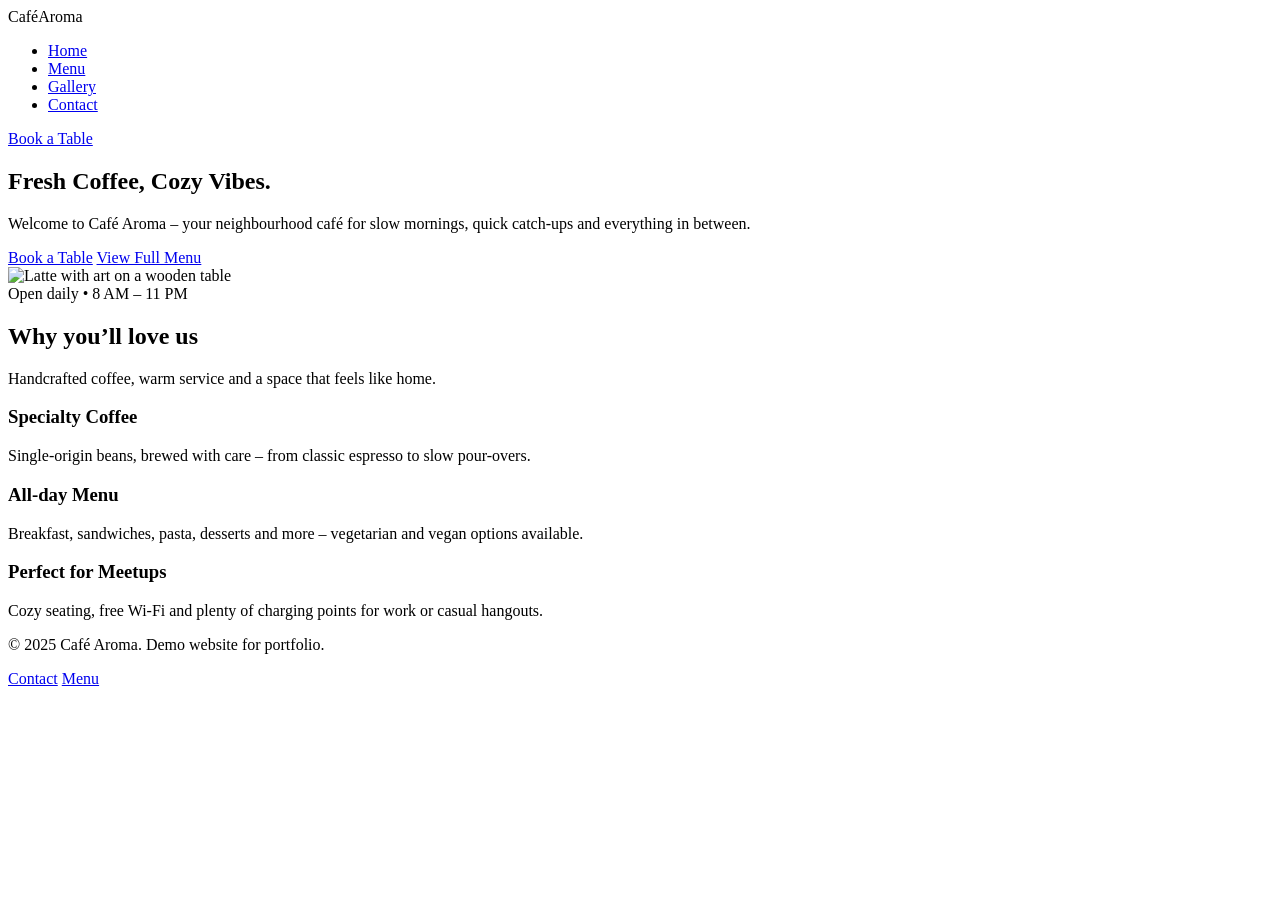
==== index.html @ fa73eb07 "Create index.html" ====
<!DOCTYPE html>
<html lang="en">
<head>
  <meta charset="UTF-8" />
  <title>Café Aroma – Fresh Coffee & Bites</title>
  <meta name="viewport" content="width=device-width, initial-scale=1.0" />
  <link rel="stylesheet" href="styles.css" />
</head>
<body>
  <!-- Header / Navbar -->
  <header>
    <div class="container navbar">
      <div class="logo">Café<span>Aroma</span></div>
      <ul class="nav-links">
        <li><a href="index.html">Home</a></li>
        <li><a href="menu.html">Menu</a></li>
        <li><a href="gallery.html">Gallery</a></li>
        <li><a href="booking.html">Contact</a></li>
      </ul>
      <a href="booking.html" class="btn-nav">Book a Table</a>
    </div>
  </header>

  <!-- Hero -->
  <main>
    <section class="hero container">
      <div class="hero-text">
        <h1>Fresh Coffee, Cozy <span>Vibes</span>.</h1>
        <p>
          Welcome to Café Aroma – your neighbourhood café for slow mornings,
          quick catch-ups and everything in between.
        </p>
        <div class="hero-cta">
          <a href="booking.html" class="btn-primary">Book a Table</a>
          <a href="menu.html" class="btn-secondary">View Full Menu</a>
        </div>
      </div>

      <div class="hero-image">
        <!-- UPDATED HERO IMAGE -->
        <img src="images/latte-table.jpg" alt="Latte with art on a wooden table" />
        <div class="hero-tag">Open daily • 8 AM – 11 PM</div>
      </div>
    </section>

    <!-- Highlights -->
    <section class="section">
      <div class="container">
        <h2>Why you’ll love us</h2>
        <p class="section-subtitle">
          Handcrafted coffee, warm service and a space that feels like home.
        </p>
        <div class="highlight-grid">
          <article class="card">
            <h3>Specialty Coffee</h3>
            <p>
              Single-origin beans, brewed with care – from classic espresso to
              slow pour-overs.
            </p>
          </article>
          <article class="card">
            <h3>All-day Menu</h3>
            <p>
              Breakfast, sandwiches, pasta, desserts and more – vegetarian and
              vegan options available.
            </p>
          </article>
          <article class="card">
            <h3>Perfect for Meetups</h3>
            <p>
              Cozy seating, free Wi-Fi and plenty of charging points for work
              or casual hangouts.
            </p>
          </article>
        </div>
      </div>
    </section>
  </main>

  <!-- Footer -->
  <footer>
    <div class="container footer-content">
      <p>© 2025 Café Aroma. Demo website for portfolio.</p>
      <div class="footer-links">
        <a href="booking.html">Contact</a>
        <a href="menu.html">Menu</a>
      </div>
    </div>
  </footer>
</body>
</html>
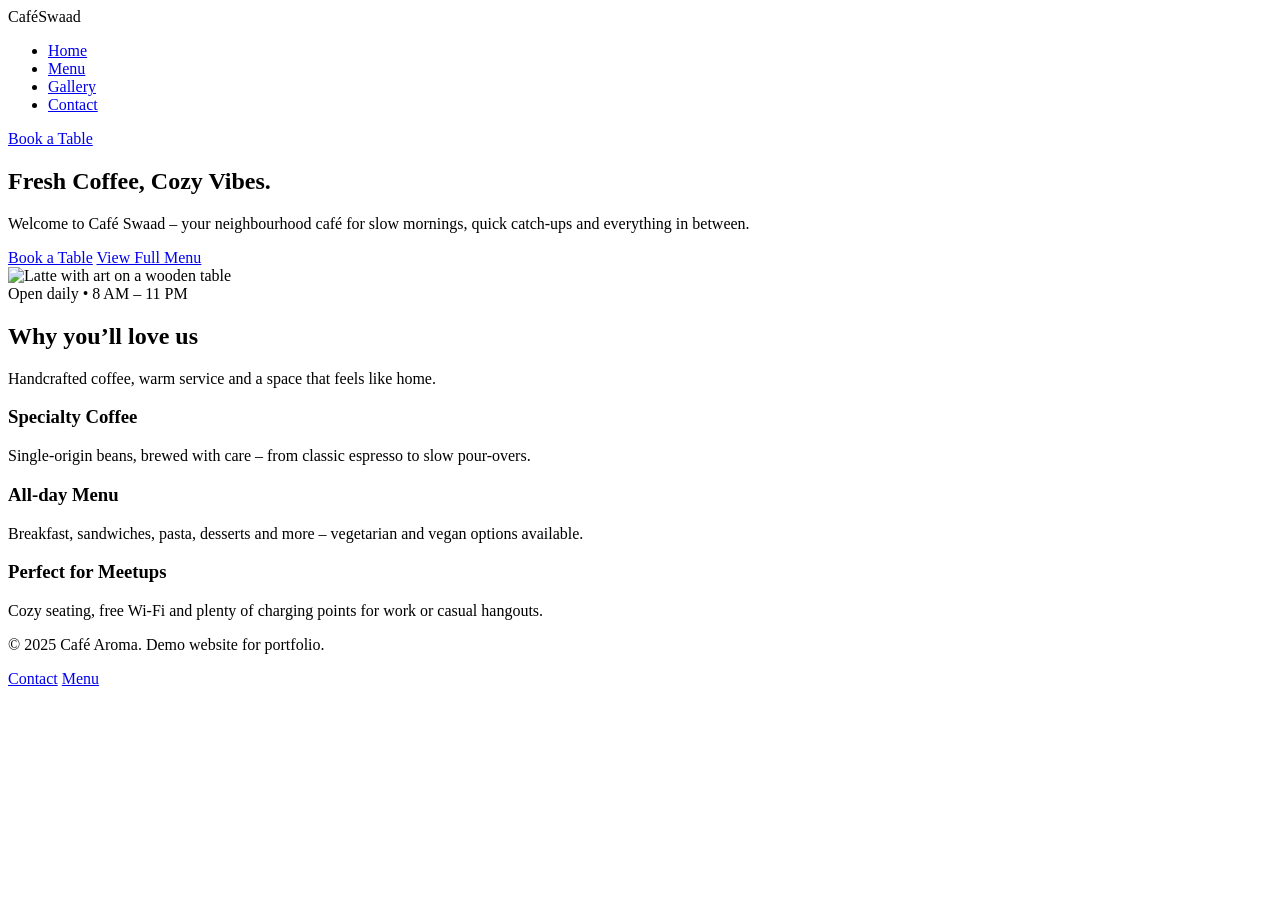
==== commit 13aa5296: "Rename café from 'Aroma' to 'Swaad'" ====
--- a/index.html
+++ b/index.html
@@ -2,7 +2,7 @@
 <html lang="en">
 <head>
   <meta charset="UTF-8" />
-  <title>Café Aroma – Fresh Coffee & Bites</title>
+  <title>Café Swaad – Fresh Coffee & Bites</title>
   <meta name="viewport" content="width=device-width, initial-scale=1.0" />
   <link rel="stylesheet" href="styles.css" />
 </head>
@@ -10,7 +10,7 @@
   <!-- Header / Navbar -->
   <header>
     <div class="container navbar">
-      <div class="logo">Café<span>Aroma</span></div>
+      <div class="logo">Café<span>Swaad</span></div>
       <ul class="nav-links">
         <li><a href="index.html">Home</a></li>
         <li><a href="menu.html">Menu</a></li>
@@ -27,7 +27,7 @@
       <div class="hero-text">
         <h1>Fresh Coffee, Cozy <span>Vibes</span>.</h1>
         <p>
-          Welcome to Café Aroma – your neighbourhood café for slow mornings,
+          Welcome to Café Swaad – your neighbourhood café for slow mornings,
           quick catch-ups and everything in between.
         </p>
         <div class="hero-cta">
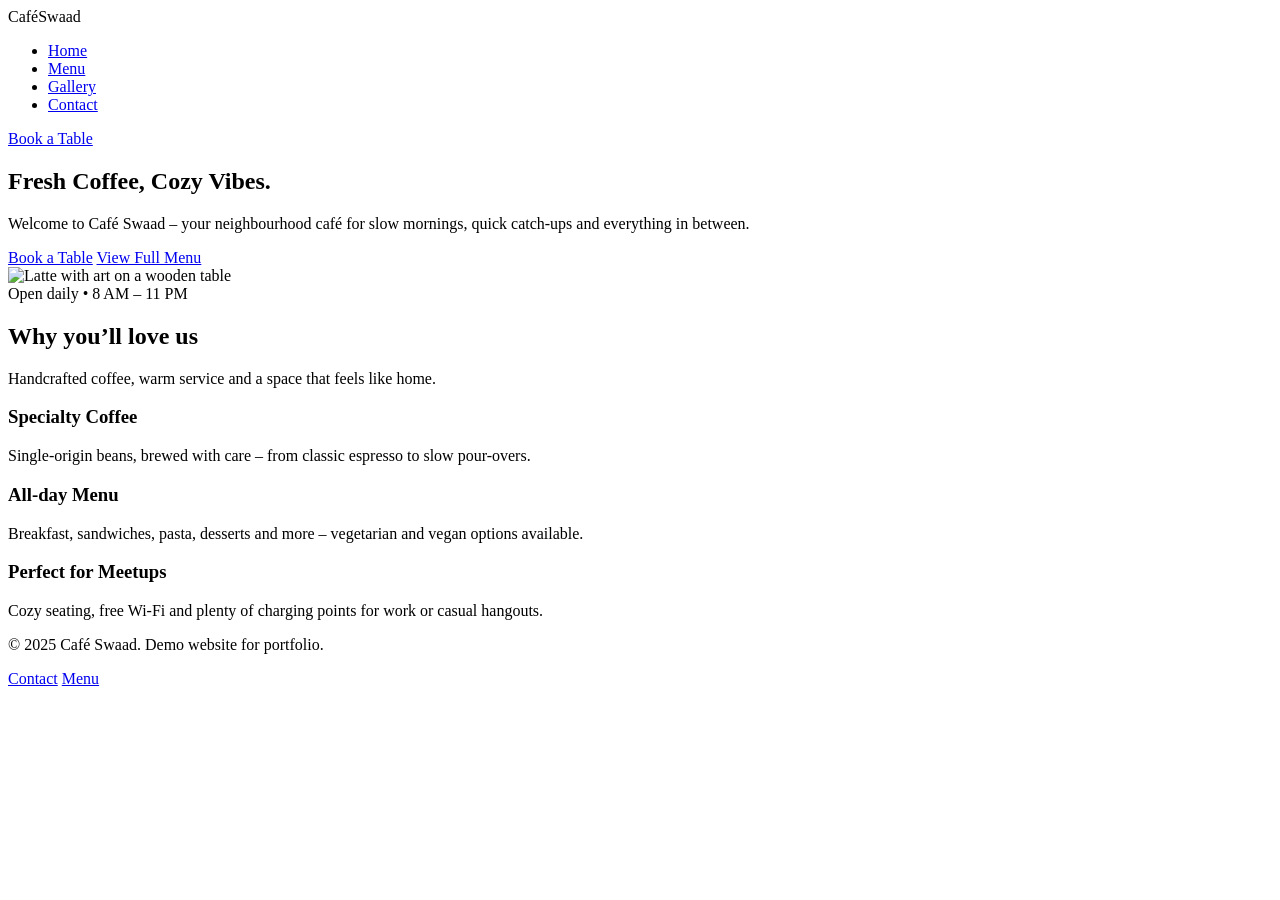
==== commit 0095fa50: "Update footer text for Café name" ====
--- a/index.html
+++ b/index.html
@@ -80,7 +80,7 @@
   <!-- Footer -->
   <footer>
     <div class="container footer-content">
-      <p>© 2025 Café Aroma. Demo website for portfolio.</p>
+      <p>© 2025 Café Swaad. Demo website for portfolio.</p>
       <div class="footer-links">
         <a href="booking.html">Contact</a>
         <a href="menu.html">Menu</a>
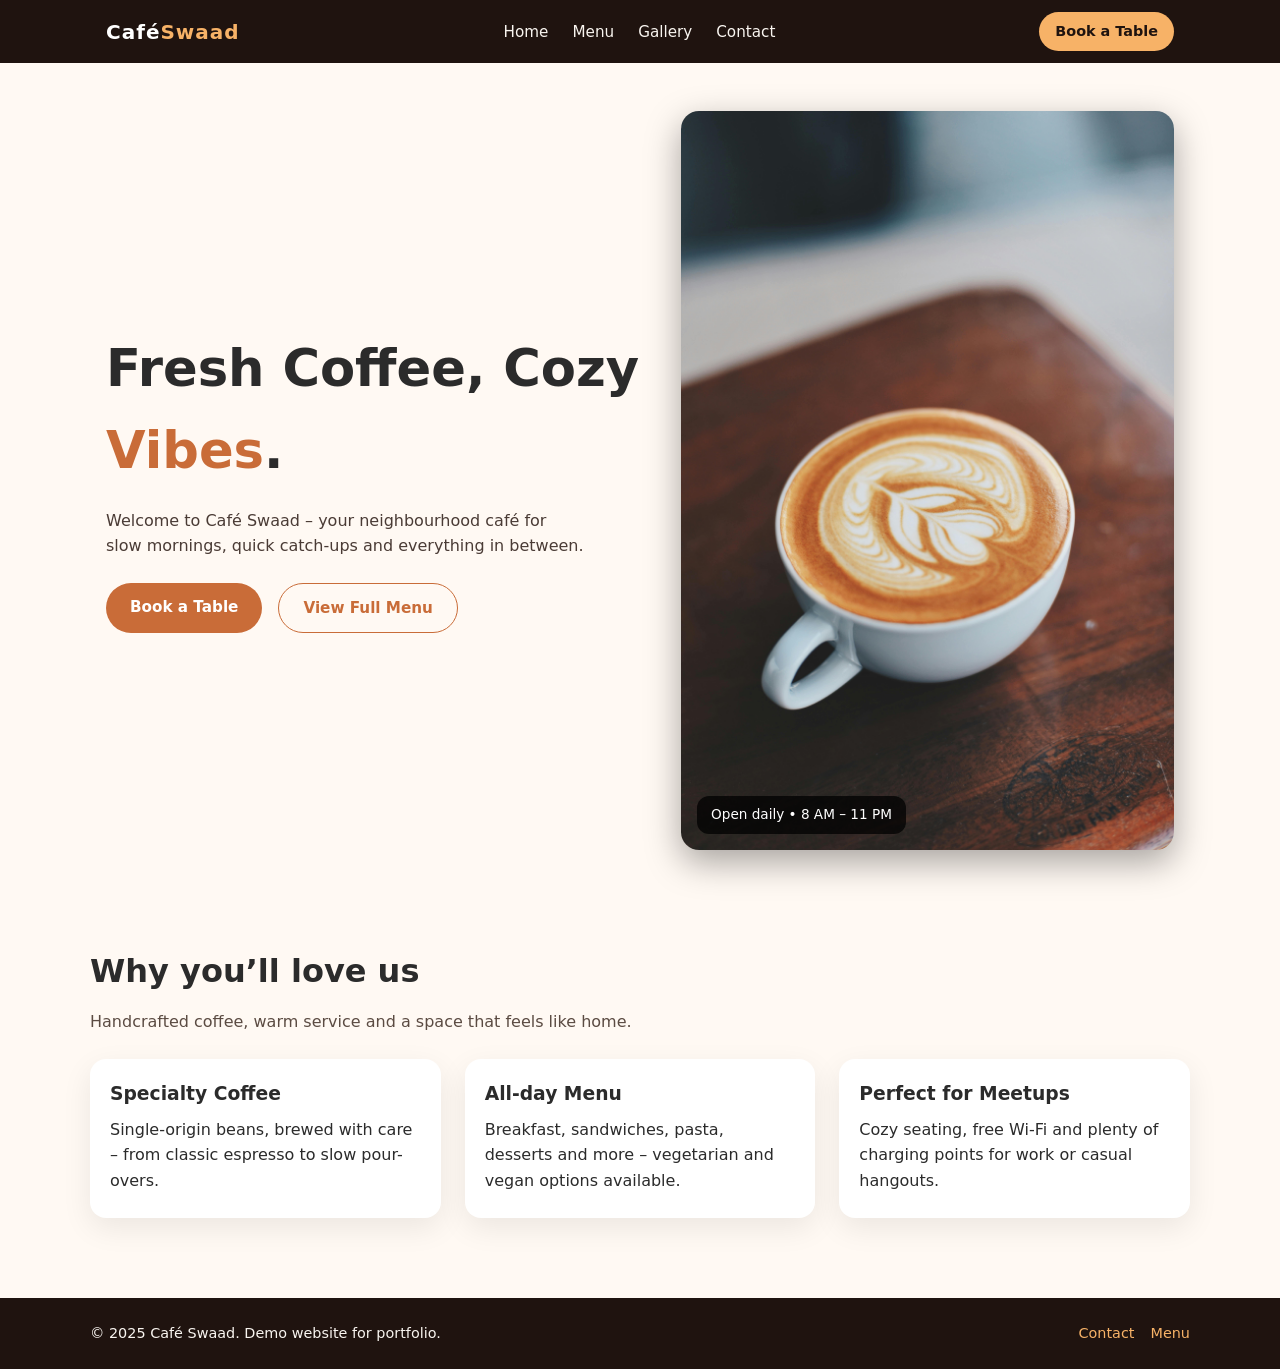
==== commit 2a8a7e36: "Update index.html" ====
--- a/index.html
+++ b/index.html
@@ -38,7 +38,7 @@
 
       <div class="hero-image">
         <!-- UPDATED HERO IMAGE -->
-        <img src="images/latte-table.jpg" alt="Latte with art on a wooden table" />
+        <img src="images1/latte-table.jpg" alt="Latte with art on a wooden table" />
         <div class="hero-tag">Open daily • 8 AM – 11 PM</div>
       </div>
     </section>
--- a/styles.css
+++ b/styles.css
@@ -0,0 +1,446 @@
+/* ========== Base Reset & Typography ========== */
+* {
+  margin: 0;
+  padding: 0;
+  box-sizing: border-box;
+}
+
+html {
+  scroll-behavior: smooth;
+}
+
+body {
+  font-family: system-ui, -apple-system, BlinkMacSystemFont, "Segoe UI", sans-serif;
+  background: #fff9f3;
+  color: #2b2b2b;
+  line-height: 1.6;
+}
+
+/* ========== Layout Helpers ========== */
+.container {
+  width: min(1100px, 100% - 2rem);
+  margin: 0 auto;
+}
+
+/* ========== Header / Navbar ========== */
+header {
+  background: #1f130f;
+  color: #fff;
+  position: sticky;
+  top: 0;
+  z-index: 50;
+}
+
+.navbar {
+  display: flex;
+  align-items: center;
+  justify-content: space-between;
+  padding: 0.75rem 1rem;
+}
+
+.logo {
+  font-weight: 700;
+  font-size: 1.25rem;
+  letter-spacing: 1px;
+}
+
+.logo span {
+  color: #f7b267;
+}
+
+.nav-links {
+  list-style: none;
+  display: flex;
+  gap: 1.5rem;
+}
+
+.nav-links a {
+  text-decoration: none;
+  color: #f9f5f0;
+  font-size: 0.95rem;
+  transition: opacity 0.2s;
+}
+
+.nav-links a:hover {
+  opacity: 0.7;
+}
+
+.btn-nav {
+  padding: 0.5rem 1rem;
+  border-radius: 999px;
+  border: none;
+  background: #f7b267;
+  color: #1f130f;
+  font-weight: 600;
+  text-decoration: none;
+  font-size: 0.9rem;
+  cursor: pointer;
+  transition: transform 0.15s, box-shadow 0.15s, opacity 0.2s;
+}
+
+.btn-nav:hover {
+  transform: translateY(-1px);
+  box-shadow: 0 4px 10px rgba(0, 0, 0, 0.2);
+  opacity: 0.9;
+}
+
+/* ========== Hero Section (Home) ========== */
+.hero {
+  min-height: 75vh;
+  display: grid;
+  grid-template-columns: 1.1fr 1fr;
+  gap: 2rem;
+  align-items: center;
+  padding: 3rem 1rem;
+}
+
+.hero-text h1 {
+  font-size: clamp(2.4rem, 4vw, 3.2rem);
+  margin-bottom: 1rem;
+}
+
+.hero-text h1 span {
+  color: #c96c38;
+}
+
+.hero-text p {
+  max-width: 30rem;
+  margin-bottom: 1.5rem;
+  color: #4a3b35;
+}
+
+.hero-cta {
+  display: flex;
+  gap: 1rem;
+  flex-wrap: wrap;
+}
+
+.btn-primary,
+.btn-secondary {
+  padding: 0.75rem 1.5rem;
+  border-radius: 999px;
+  border: none;
+  cursor: pointer;
+  font-weight: 600;
+  text-decoration: none;
+  font-size: 0.95rem;
+  transition: transform 0.15s, box-shadow 0.15s, background 0.15s, color 0.15s;
+}
+
+.btn-primary {
+  background: #c96c38;
+  color: #fff;
+}
+
+.btn-primary:hover {
+  transform: translateY(-1px);
+  box-shadow: 0 4px 10px rgba(0, 0, 0, 0.2);
+}
+
+.btn-secondary {
+  background: transparent;
+  color: #c96c38;
+  border: 1px solid #c96c38;
+}
+
+.btn-secondary:hover {
+  background: #c96c38;
+  color: #fff;
+}
+
+.hero-image {
+  position: relative;
+  border-radius: 18px;
+  overflow: hidden;
+  box-shadow: 0 12px 35px rgba(0, 0, 0, 0.35);
+}
+
+.hero-image img {
+  width: 100%;
+  height: 100%;
+  display: block;
+  object-fit: cover;
+}
+
+.hero-tag {
+  position: absolute;
+  bottom: 1rem;
+  left: 1rem;
+  background: rgba(0, 0, 0, 0.75);
+  color: #fff;
+  padding: 0.5rem 0.9rem;
+  border-radius: 12px;
+  font-size: 0.85rem;
+}
+
+/* ========== Section Styles ========== */
+.section {
+  padding: 3rem 1rem;
+}
+
+.section h2 {
+  font-size: 2rem;
+  margin-bottom: 0.75rem;
+}
+
+.section-subtitle {
+  margin-bottom: 1.5rem;
+  color: #5b4b42;
+}
+
+/* ========== Home – Highlights ========== */
+.highlight-grid {
+  display: grid;
+  grid-template-columns: repeat(auto-fit, minmax(220px, 1fr));
+  gap: 1.5rem;
+}
+
+.card {
+  background: #fff;
+  border-radius: 16px;
+  padding: 1.25rem 1.25rem 1.5rem;
+  box-shadow: 0 10px 30px rgba(0, 0, 0, 0.08);
+}
+
+.card h3 {
+  margin-bottom: 0.5rem;
+}
+
+/* ========== Menu Page ========== */
+.menu-page-header {
+  text-align: center;
+  padding: 3rem 1rem 1rem;
+}
+
+.menu-page-header p {
+  color: #5b4b42;
+}
+
+.menu-section {
+  padding: 1rem 1rem 3rem;
+}
+
+.menu-category {
+  margin-bottom: 2rem;
+}
+
+.menu-category h2 {
+  border-bottom: 2px solid #f0d3b8;
+  padding-bottom: 0.4rem;
+  margin-bottom: 1rem;
+}
+
+.menu-grid {
+  display: grid;
+  gap: 0.75rem 1.5rem;
+}
+
+.menu-item {
+  display: flex;
+  justify-content: space-between;
+  gap: 1rem;
+  padding-bottom: 0.5rem;
+  border-bottom: 1px dashed #e0c7ae;
+}
+
+.menu-item-info h3 {
+  font-size: 1rem;
+  margin-bottom: 0.2rem;
+}
+
+.menu-item-info p {
+  font-size: 0.9rem;
+  color: #6a5a50;
+}
+
+.menu-item-price {
+  font-weight: 600;
+  white-space: nowrap;
+}
+
+/* ========== Gallery Page ========== */
+.gallery-header {
+  text-align: center;
+  padding: 3rem 1rem 1rem;
+}
+
+.gallery-grid {
+  padding: 1rem 1rem 3rem;
+  display: grid;
+  grid-template-columns: repeat(auto-fit, minmax(200px, 1fr));
+  gap: 0.8rem;
+}
+
+.gallery-grid img {
+  width: 100%;
+  display: block;
+  border-radius: 14px;
+  object-fit: cover;
+  aspect-ratio: 4 / 3;
+  filter: saturate(1.1);
+  transition: transform 0.2s, box-shadow 0.2s;
+}
+
+.gallery-grid img:hover {
+  transform: translateY(-3px);
+  box-shadow: 0 10px 25px rgba(0, 0, 0, 0.25);
+}
+
+/* ========== Booking / Contact Page ========== */
+.booking-layout {
+  padding: 3rem 1rem;
+  display: grid;
+  grid-template-columns: minmax(0, 1.4fr) minmax(0, 1fr);
+  gap: 2.5rem;
+}
+
+.booking-form {
+  background: #fff;
+  border-radius: 18px;
+  padding: 1.5rem 1.5rem 1.75rem;
+  box-shadow: 0 10px 30px rgba(0, 0, 0, 0.08);
+}
+
+.booking-form h2 {
+  margin-bottom: 0.75rem;
+}
+
+.booking-form p {
+  margin-bottom: 1.25rem;
+  color: #5b4b42;
+}
+
+.form-grid {
+  display: grid;
+  grid-template-columns: repeat(auto-fit, minmax(160px, 1fr));
+  gap: 0.75rem 1rem;
+  margin-bottom: 0.75rem;
+}
+
+.form-group {
+  display: flex;
+  flex-direction: column;
+  gap: 0.25rem;
+}
+
+label {
+  font-size: 0.85rem;
+  font-weight: 600;
+  color: #4a3b35;
+}
+
+input,
+textarea,
+select {
+  padding: 0.6rem 0.7rem;
+  border-radius: 10px;
+  border: 1px solid #e3cbb3;
+  background: #fffdf9;
+  font: inherit;
+}
+
+textarea {
+  resize: vertical;
+  min-height: 90px;
+}
+
+input:focus,
+textarea:focus,
+select:focus {
+  outline: none;
+  border-color: #c96c38;
+  box-shadow: 0 0 0 2px rgba(201, 108, 56, 0.15);
+}
+
+.booking-aside {
+  display: flex;
+  flex-direction: column;
+  gap: 1rem;
+}
+
+.contact-card {
+  background: #1f130f;
+  color: #f9f5f0;
+  border-radius: 18px;
+  padding: 1.25rem 1.5rem;
+}
+
+.contact-card h3 {
+  margin-bottom: 0.5rem;
+}
+
+.contact-card p {
+  font-size: 0.95rem;
+  margin-bottom: 0.3rem;
+}
+
+.contact-links {
+  display: flex;
+  flex-wrap: wrap;
+  gap: 0.75rem;
+  margin-top: 0.5rem;
+}
+
+.contact-links a {
+  text-decoration: none;
+  font-size: 0.9rem;
+}
+
+.map-wrapper {
+  border-radius: 18px;
+  overflow: hidden;
+  box-shadow: 0 10px 30px rgba(0, 0, 0, 0.15);
+}
+
+/* ========== Footer ========== */
+footer {
+  background: #1f130f;
+  color: #f9f5f0;
+  padding: 1.5rem 1rem;
+  margin-top: 2rem;
+}
+
+.footer-content {
+  display: flex;
+  flex-wrap: wrap;
+  gap: 1rem;
+  justify-content: space-between;
+  align-items: center;
+  font-size: 0.9rem;
+}
+
+.footer-links {
+  display: flex;
+  gap: 1rem;
+}
+
+.footer-links a {
+  color: #f7b267;
+  text-decoration: none;
+  font-size: 0.9rem;
+}
+
+/* ========== Responsive ========== */
+@media (max-width: 768px) {
+  .hero {
+    grid-template-columns: 1fr;
+    padding-top: 2rem;
+  }
+
+  .hero-image {
+    order: -1;
+  }
+
+  .navbar {
+    flex-wrap: wrap;
+    gap: 0.75rem;
+  }
+
+  .nav-links {
+    display: none; /* keeping it simple for now */
+  }
+
+  .booking-layout {
+    grid-template-columns: 1fr;
+  }
+}
